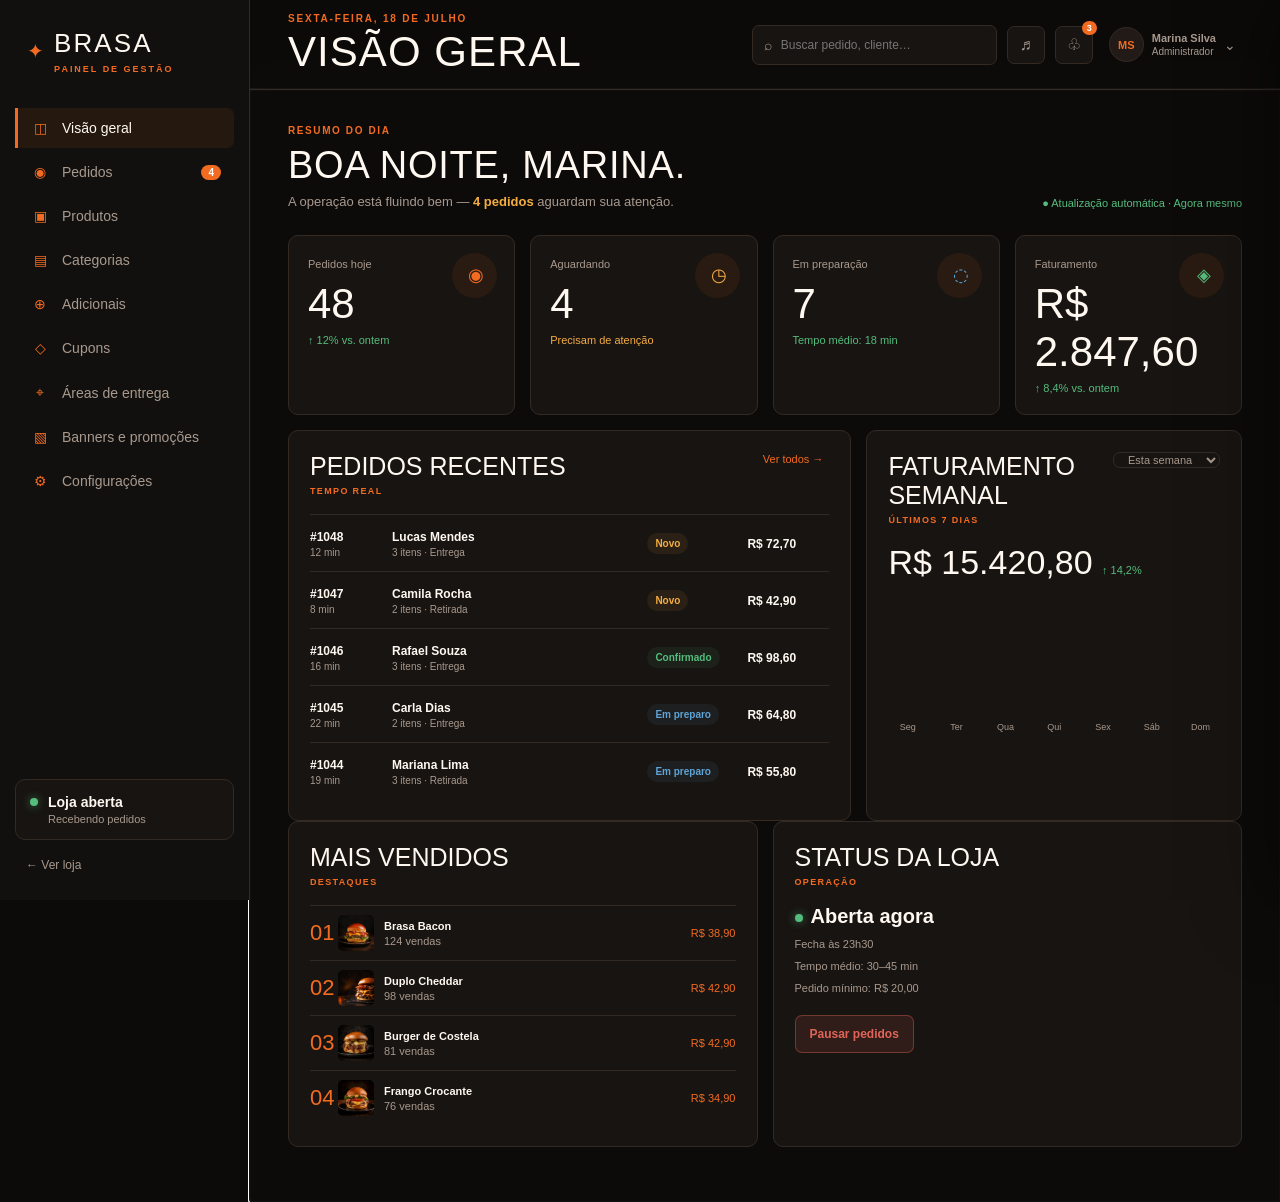
==== admin.html @ 9295cebc "first commit" ====
<!doctype html><html lang="pt-BR"><head><meta charset="UTF-8"><meta name="viewport" content="width=device-width,initial-scale=1.0"><title>Brasa — Painel de Gestão</title><link rel="stylesheet" href="admin.css"></head><body>
<aside class="sidebar" id="sidebar"><button class="brand admin-brand" data-page="overview" aria-label="Visão geral"><span class="brand-mark">✦</span><span>BRASA<small>PAINEL DE GESTÃO</small></span></button><nav id="nav"></nav><div class="store-status"><span class="dot green"></span><div><b id="storeStatus">Loja aberta</b><small>Recebendo pedidos</small></div></div><button class="view-store" onclick="toast('Abrindo a loja pública','ok')">← Ver loja</button></aside>
<div class="mobile-shade" onclick="toggleSidebar()"></div><main><header class="header"><button class="hamburger" onclick="toggleSidebar()">☰</button><div><p id="pageDate">SEXTA-FEIRA, 18 DE JULHO</p><h1 id="pageTitle">Visão geral</h1></div><div class="header-tools"><label class="search"><span>⌕</span><input id="globalSearch" placeholder="Buscar pedido, cliente…" oninput="globalSearch(this.value)"></label><button class="icon-button" id="sound" onclick="this.classList.toggle('muted');toast(this.classList.contains('muted')?'Som desativado':'Som de novos pedidos ativado','ok')">♬</button><button class="icon-button" onclick="toast('3 notificações não lidas','info')">♧<b>3</b></button><button class="profile" onclick="toast('Perfil de Marina Silva','info')"><span>MS</span><i><b>Marina Silva</b><small>Administrador</small></i>⌄</button></div></header><section id="app" class="app" tabindex="-1"></section></main>
<div id="backdrop" class="backdrop" onclick="closeOverlays()"></div><aside id="drawer" class="drawer"></aside><div id="modalRoot"></div><div id="toastRoot" class="toast-root"></div><script src="admin.js"></script></body></html>
---- admin.css ----
:root{--bg:#0D0B0A;--side:#12100E;--card:#181411;--surface:#211A16;--line:#342A24;--orange:#F26B21;--text:#FFF8F1;--muted:#A8998E;--green:#54bd7d;--amber:#f5ad42;--blue:#5fa4d6;--red:#e16459;--sans:'DM Sans',Arial,sans-serif;--cond:'Barlow Condensed','Arial Narrow',Impact,sans-serif}*{box-sizing:border-box}body{margin:0;background:var(--bg);color:var(--text);font-family:var(--sans);font-size:14px}button,input,select,textarea{font:inherit}button{cursor:pointer}button:focus-visible,input:focus-visible,select:focus-visible,textarea:focus-visible{outline:2px solid var(--orange);outline-offset:2px}.sidebar{position:fixed;z-index:20;left:0;top:0;bottom:0;width:250px;background:var(--side);border-right:1px solid var(--line);padding:28px 15px;display:flex;flex-direction:column}.brand{border:0;background:none;color:var(--text);font:26px var(--cond);letter-spacing:.08em;text-align:left;display:flex;gap:8px;align-items:center;padding:0 12px 34px}.brand-mark{color:var(--orange);font-size:20px}.brand small{display:block;font:700 9px var(--sans);letter-spacing:.22em;color:var(--orange);margin-top:5px}nav{display:grid;gap:4px}.nav-item{width:100%;border:0;border-left:3px solid transparent;background:transparent;color:var(--muted);padding:12px 13px;display:flex;align-items:center;gap:13px;text-align:left;border-radius:0 7px 7px 0;transition:.2s}.nav-item:hover{color:var(--text);background:#ffffff05}.nav-item.active{color:var(--text);background:#f26b2116;border-left-color:var(--orange)}.nav-icon{width:18px;text-align:center;color:var(--orange)}.nav-badge{margin-left:auto;background:var(--orange);color:#fff;border-radius:12px;padding:2px 7px;font-size:10px;font-weight:700}.store-status{margin-top:auto;border:1px solid var(--line);background:var(--card);border-radius:10px;padding:14px;display:flex;gap:10px;align-items:start}.store-status b,.store-status small{display:block}.store-status small{color:var(--muted);font-size:11px;margin-top:3px}.dot{width:8px;height:8px;border-radius:50%;display:inline-block;flex:none;margin-top:4px}.green{background:var(--green);box-shadow:0 0 10px #54bd7d99}.view-store{border:0;background:none;color:var(--muted);font-size:12px;text-align:left;padding:18px 11px 0}.view-store:hover{color:var(--orange)}main{margin-left:250px;min-height:100vh}.header{position:sticky;z-index:10;top:0;height:90px;background:#0d0b0ae9;border-bottom:1px solid var(--line);backdrop-filter:blur(12px);padding:0 38px;display:flex;align-items:center;justify-content:space-between}.header p{font-weight:800;font-size:10px;letter-spacing:.18em;color:var(--orange);margin:0 0 4px}.header h1{font:42px var(--cond);text-transform:uppercase;letter-spacing:.025em;margin:0}.header-tools{display:flex;gap:10px;align-items:center}.search{width:245px;border:1px solid var(--line);background:var(--card);border-radius:7px;display:flex;gap:7px;align-items:center;padding:0 11px;color:var(--muted)}.search input{height:38px;border:0;background:transparent;color:var(--text);outline:0;width:100%;font-size:12px}.icon-button{height:38px;width:38px;position:relative;border:1px solid var(--line);border-radius:7px;background:var(--card);color:var(--muted);font-size:16px}.icon-button:hover{border-color:var(--orange);color:var(--orange)}.icon-button.muted{color:var(--red)}.icon-button b{position:absolute;top:-6px;right:-5px;background:var(--orange);color:#fff;font-size:9px;border-radius:10px;padding:2px 5px}.profile{border:0;background:transparent;color:var(--muted);display:flex;gap:8px;align-items:center;text-align:left}.profile>span{display:grid;place-items:center;width:35px;height:35px;background:var(--surface);border:1px solid var(--line);border-radius:50%;color:var(--orange);font-weight:800;font-size:11px}.profile i{font-style:normal;font-size:11px}.profile b,.profile small{display:block}.profile small{color:var(--muted);font-size:10px;margin-top:2px}.hamburger{display:none}.app{padding:35px 38px 55px;max-width:1600px;margin:auto}.welcome{display:flex;justify-content:space-between;gap:20px;align-items:end;margin-bottom:26px}.eyebrow{font-weight:800;letter-spacing:.16em;font-size:10px;color:var(--orange);margin:0 0 8px}.welcome h2,.section-title{font:38px var(--cond);letter-spacing:.02em;text-transform:uppercase;margin:0}.welcome>div>p:last-child{color:var(--muted);font-size:13px;margin:7px 0 0}.live{font-size:11px;color:var(--green);white-space:nowrap}.metric-grid{display:grid;grid-template-columns:repeat(4,1fr);gap:15px}.metric{background:var(--card);border:1px solid var(--line);padding:19px;border-radius:10px;min-height:132px;position:relative;overflow:hidden}.metric:before{content:'';width:45px;height:45px;background:#f26b2115;position:absolute;right:17px;top:17px;border-radius:50%}.metric .metric-icon{position:absolute;right:30px;top:28px;color:var(--orange);font-size:18px}.metric:nth-child(2) .metric-icon{color:var(--amber)}.metric:nth-child(3) .metric-icon{color:var(--blue)}.metric:nth-child(4) .metric-icon{color:var(--green)}.metric small{color:var(--muted);font-size:11px}.metric strong{display:block;font:42px var(--cond);margin:9px 0 3px}.metric em{font-style:normal;color:var(--green);font-size:11px}.metric:nth-child(2) em{color:var(--amber)}.dashboard-grid{display:grid;grid-template-columns:1.32fr .88fr;gap:15px;margin-top:15px}.panel{background:var(--card);border:1px solid var(--line);border-radius:10px;padding:21px}.panel-head{display:flex;justify-content:space-between;align-items:start;margin-bottom:17px}.panel-head h3{font:25px var(--cond);text-transform:uppercase;margin:0}.panel-head small{font-size:9px;color:var(--orange);font-weight:800;letter-spacing:.15em}.link-button{background:none;border:0;color:var(--orange);font-size:11px}.recent-row{display:grid;grid-template-columns:82px 1fr 100px 82px;align-items:center;padding:13px 0;border-top:1px solid var(--line);cursor:pointer}.recent-row:hover{background:#ffffff04}.recent-row b{font-size:12px}.recent-row small{display:block;color:var(--muted);margin-top:3px;font-size:10px}.status{font-size:10px;font-weight:800;border-radius:20px;padding:5px 8px;width:max-content}.new{color:var(--amber);background:#f5ad4214}.prep{color:var(--blue);background:#5fa4d614}.delivery-status{color:var(--green);background:#54bd7d14}.chart-total{font:34px var(--cond);margin:0}.up{color:var(--green);font-size:11px}.bars{height:150px;display:flex;gap:10px;align-items:end;padding-top:20px}.bar{flex:1;display:flex;align-items:center;justify-content:end;flex-direction:column;gap:7px;color:var(--muted);font-size:9px}.bar i{display:block;width:100%;background:#5c4433;border-radius:3px 3px 0 0}.bar.today i{background:var(--orange);box-shadow:0 0 17px #f26b2155}.lower-grid{display:grid;grid-template-columns:1fr 1fr;gap:15px}.rank{display:flex;align-items:center;gap:10px;padding:9px 0;border-top:1px solid var(--line)}.rank>span{font:22px var(--cond);color:var(--orange);width:18px}.rank img{width:36px;height:36px;object-fit:cover;border-radius:5px}.rank b,.rank small{display:block;font-size:11px}.rank small{color:var(--muted);margin-top:3px}.rank em{margin-left:auto;color:var(--orange);font-size:11px;font-style:normal}.op-status{font-size:20px;font-weight:800;margin:5px 0}.op-status .dot{margin:0 8px 1px 0}.op-list{color:var(--muted);font-size:11px;line-height:2}.button,.button-secondary,.button-danger{border:0;border-radius:7px;padding:11px 14px;color:#fff;background:var(--orange);font-weight:800;font-size:12px}.button-secondary{background:var(--surface);border:1px solid var(--line);color:var(--text)}.button-danger{background:#e164591e;border:1px solid #e1645960;color:var(--red)}.button:hover{filter:brightness(1.1)}.toolbar{display:flex;gap:10px;align-items:center;justify-content:space-between;margin-bottom:23px}.tabs{display:flex;gap:5px;overflow:auto}.tabs button{white-space:nowrap;border:1px solid var(--line);background:var(--card);color:var(--muted);border-radius:20px;padding:8px 12px;font-size:11px}.tabs button.active{border-color:var(--orange);color:#fff;background:#f26b211b}.toolbar-actions{display:flex;gap:8px}.kanban{display:grid;grid-template-columns:repeat(4,minmax(245px,1fr));gap:13px;overflow:auto;padding-bottom:10px}.kanban-col{background:#120f0d;border:1px solid var(--line);border-radius:9px;padding:12px;min-height:530px}.kanban-col h3{font:20px var(--cond);text-transform:uppercase;margin:0 0 13px;display:flex;justify-content:space-between}.kanban-col h3 span{font:10px var(--sans);background:var(--surface);padding:4px 7px;border-radius:12px;color:var(--muted)}.order-card{background:var(--card);border:1px solid var(--line);border-radius:7px;padding:13px;margin-bottom:10px;cursor:pointer;transition:.2s}.order-card:hover{transform:translateY(-2px);border-color:#f26b2169}.order-top{display:flex;justify-content:space-between;font-size:11px}.elapsed{color:var(--amber);font-weight:700}.order-card p{font-size:12px;margin:10px 0 4px}.order-card small{color:var(--muted);font-size:10px}.order-foot{display:flex;justify-content:space-between;margin-top:13px;font-size:11px}.order-menu{background:none;border:0;color:var(--muted)}.product-tools{display:flex;justify-content:space-between;gap:15px;margin-bottom:20px}.product-filters{display:flex;gap:8px}.select{background:var(--card);color:var(--muted);border:1px solid var(--line);border-radius:7px;padding:0 10px;font-size:11px}.products-grid{display:grid;grid-template-columns:repeat(4,1fr);gap:14px}.product-card{background:var(--card);border:1px solid var(--line);border-radius:10px;overflow:hidden}.product-card.inactive{opacity:.55}.product-img{height:147px;position:relative}.product-img img{height:100%;width:100%;object-fit:cover}.tag{position:absolute;top:10px;left:10px;background:#0d0b0add;color:var(--amber);font-size:9px;font-weight:800;padding:5px 7px;border-radius:4px}.stockout{color:#fff;background:var(--red)}.product-body{padding:13px}.product-body h3{font:20px var(--cond);text-transform:uppercase;margin:4px 0}.product-body p{color:var(--muted);font-size:10px;line-height:1.4;height:29px;margin:0}.product-bottom{display:flex;align-items:center;justify-content:space-between;margin-top:12px}.product-bottom strong{color:var(--orange);font-size:13px}.switch{appearance:none;width:34px;height:18px;border-radius:20px;background:#5a4639;position:relative;cursor:pointer;border:0;vertical-align:middle}.switch:after{content:'';position:absolute;width:12px;height:12px;background:#fff;border-radius:50%;top:3px;left:3px;transition:.2s}.switch:checked{background:var(--green)}.switch:checked:after{left:19px}.card-actions{display:flex;border-top:1px solid var(--line)}.card-actions button{flex:1;background:none;border:0;color:var(--muted);padding:10px;font-size:11px}.card-actions button:hover{color:var(--orange)}.data-panel{padding:0;overflow:hidden}.table{width:100%;border-collapse:collapse}.table th{background:var(--surface);text-align:left;color:var(--muted);font-size:9px;letter-spacing:.12em;padding:13px 18px}.table td{padding:15px 18px;border-top:1px solid var(--line);font-size:12px}.table tr:hover td{background:#ffffff03}.table img{width:32px;height:32px;border-radius:5px;object-fit:cover;vertical-align:middle;margin-right:8px}.row-actions button{background:none;color:var(--muted);border:0;padding:3px}.row-actions button:hover{color:var(--orange)}.mini-status{font-size:10px;font-weight:700}.form-modal{max-width:730px}.modal{position:fixed;z-index:50;top:50%;left:50%;transform:translate(-50%,-47%);opacity:0;pointer-events:none;max-height:92vh;overflow:auto;width:calc(100% - 32px);background:var(--card);border:1px solid var(--line);box-shadow:0 28px 90px #000b;border-radius:11px;padding:25px;transition:.22s}.modal.show{opacity:1;transform:translate(-50%,-50%);pointer-events:auto}.modal-head{display:flex;justify-content:space-between;align-items:start;margin-bottom:22px}.modal h2,.drawer h2{font:30px var(--cond);text-transform:uppercase;margin:0}.close{background:none;border:0;color:var(--muted);font-size:25px}.form-grid{display:grid;grid-template-columns:1fr 1fr;gap:14px}.form-grid .full{grid-column:1/-1}.field label{display:block;color:var(--muted);font-size:10px;font-weight:700;margin-bottom:6px}.field input,.field select,.field textarea{width:100%;background:var(--bg);border:1px solid var(--line);border-radius:6px;padding:11px;color:var(--text);font-size:12px}.field textarea{min-height:72px;resize:vertical}.field.invalid input{border-color:var(--red)}.image-upload{height:120px;border:1px dashed #6a4d3a;background:var(--surface);border-radius:7px;display:grid;place-items:center;color:var(--muted);font-size:12px;overflow:hidden}.image-upload img{width:100%;height:100%;object-fit:cover}.toggle-line{display:flex;justify-content:space-between;padding:11px 0;border-top:1px solid var(--line);font-size:12px}.modal-foot{display:flex;justify-content:flex-end;gap:9px;margin-top:20px}.backdrop{display:none;position:fixed;z-index:35;inset:0;background:#000b}.backdrop.show{display:block}.drawer{position:fixed;z-index:40;right:0;top:0;bottom:0;width:min(490px,100%);background:var(--card);border-left:1px solid var(--line);box-shadow:-20px 0 70px #0008;padding:27px;overflow:auto;transform:translateX(103%);transition:.25s}.drawer.show{transform:none}.drawer-head{display:flex;justify-content:space-between}.drawer .status{margin-top:10px}.customer{background:var(--surface);border-radius:7px;padding:14px;margin:20px 0}.customer b,.customer small{display:block}.customer small{color:var(--muted);margin-top:4px}.drawer-section{border-top:1px solid var(--line);padding:17px 0}.drawer-section h4{font-size:10px;color:var(--muted);letter-spacing:.14em;margin:0 0 12px}.item-line,.total-line{display:flex;justify-content:space-between;font-size:12px;margin:8px 0}.item-line small{color:var(--muted);display:block;margin-top:3px}.total-line.total{font-size:16px;font-weight:800;color:var(--orange);padding-top:10px}.timeline{border-left:1px solid var(--line);margin-left:5px}.timeline p{font-size:11px;margin:0 0 14px;padding-left:15px;position:relative}.timeline p:before{content:'';position:absolute;left:-4px;top:4px;width:7px;height:7px;border-radius:50%;background:var(--orange)}.drawer-actions{display:grid;grid-template-columns:1fr 1fr;gap:8px}.drawer-actions .wide{grid-column:1/-1}.toast-root{position:fixed;z-index:90;right:22px;bottom:22px;display:grid;gap:9px}.toast{background:#282019;border:1px solid var(--line);border-left:3px solid var(--green);padding:13px 17px;border-radius:7px;box-shadow:0 9px 30px #0007;font-size:12px;animation:in .22s ease}.toast.error{border-left-color:var(--red)}.toast.info{border-left-color:var(--blue)}@keyframes in{from{opacity:0;transform:translateY(8px)}to{opacity:1}}.map{height:255px;background:radial-gradient(circle at 60% 35%,#f26b2130 0 3px,transparent 4px),linear-gradient(135deg,#211a16 25%,#181411 25% 50%,#211a16 50% 75%,#181411 75%);background-size:65px 65px;position:relative;border:1px solid var(--line);border-radius:9px;overflow:hidden}.map:before,.map:after{content:'';position:absolute;background:#a8998e33;height:2px;width:130%;top:46%;left:-10%;transform:rotate(-22deg)}.map:after{top:67%;transform:rotate(18deg)}.pin{position:absolute;background:var(--orange);border:3px solid #2e2119;width:17px;height:17px;border-radius:50%;box-shadow:0 0 0 8px #f26b211c}.settings-tabs{display:flex;gap:6px;overflow:auto;margin-bottom:17px}.settings-tabs button{white-space:nowrap;background:var(--card);border:1px solid var(--line);color:var(--muted);padding:9px 12px;border-radius:6px;font-size:11px}.settings-tabs .active{border-color:var(--orange);color:var(--orange)}.settings-panel{max-width:850px}.settings-panel h3{font:25px var(--cond);text-transform:uppercase;margin:0 0 5px}.settings-panel>p{color:var(--muted);font-size:12px;margin-top:0}.empty{padding:60px;text-align:center;color:var(--muted)}.skeleton{height:90px;background:linear-gradient(90deg,var(--card),var(--surface),var(--card));background-size:200% 100%;animation:load 1s infinite;border-radius:8px}@keyframes load{to{background-position:-200% 0}}
@media(max-width:1050px){.metric-grid{grid-template-columns:repeat(2,1fr)}.products-grid{grid-template-columns:repeat(3,1fr)}.dashboard-grid{grid-template-columns:1fr}.header{padding:0 24px}.app{padding:28px 24px}.profile i{display:none}}@media(max-width:760px){.sidebar{transform:translateX(-103%);transition:.25s;box-shadow:12px 0 40px #0008}.sidebar.show{transform:none}.mobile-shade{display:none;position:fixed;inset:0;background:#000a;z-index:19}.mobile-shade.show{display:block}.hamburger{display:block;background:none;border:0;color:var(--text);font-size:21px;margin-right:10px}.header{height:72px;padding:0 16px;justify-content:start}.header h1{font-size:32px}.header-tools{margin-left:auto}.search,.profile{display:none}main{margin:0}.app{padding:24px 16px 70px}.welcome{align-items:start}.welcome h2{font-size:33px}.live{display:none}.metric-grid{gap:9px}.metric{min-height:112px;padding:14px}.metric strong{font-size:35px}.metric .metric-icon{right:18px;top:23px}.dashboard-grid,.lower-grid{gap:10px}.lower-grid{grid-template-columns:1fr}.recent-row{grid-template-columns:65px 1fr 65px}.recent-row>div:last-child{display:none}.toolbar,.product-tools{align-items:stretch;flex-direction:column}.toolbar-actions{justify-content:flex-end}.products-grid{grid-template-columns:repeat(2,1fr);gap:9px}.product-img{height:120px}.table{min-width:680px}.data-panel{overflow:auto}.kanban{grid-template-columns:repeat(4,265px)}.modal{padding:20px}.form-grid{grid-template-columns:1fr}.form-grid .full{grid-column:auto}.drawer{padding:20px}.toast-root{left:12px;right:12px;bottom:12px}.toast{width:100%}}@media(max-width:390px){.metric-grid{grid-template-columns:1fr}.products-grid{grid-template-columns:1fr}.header p{font-size:8px}.header h1{font-size:29px}}
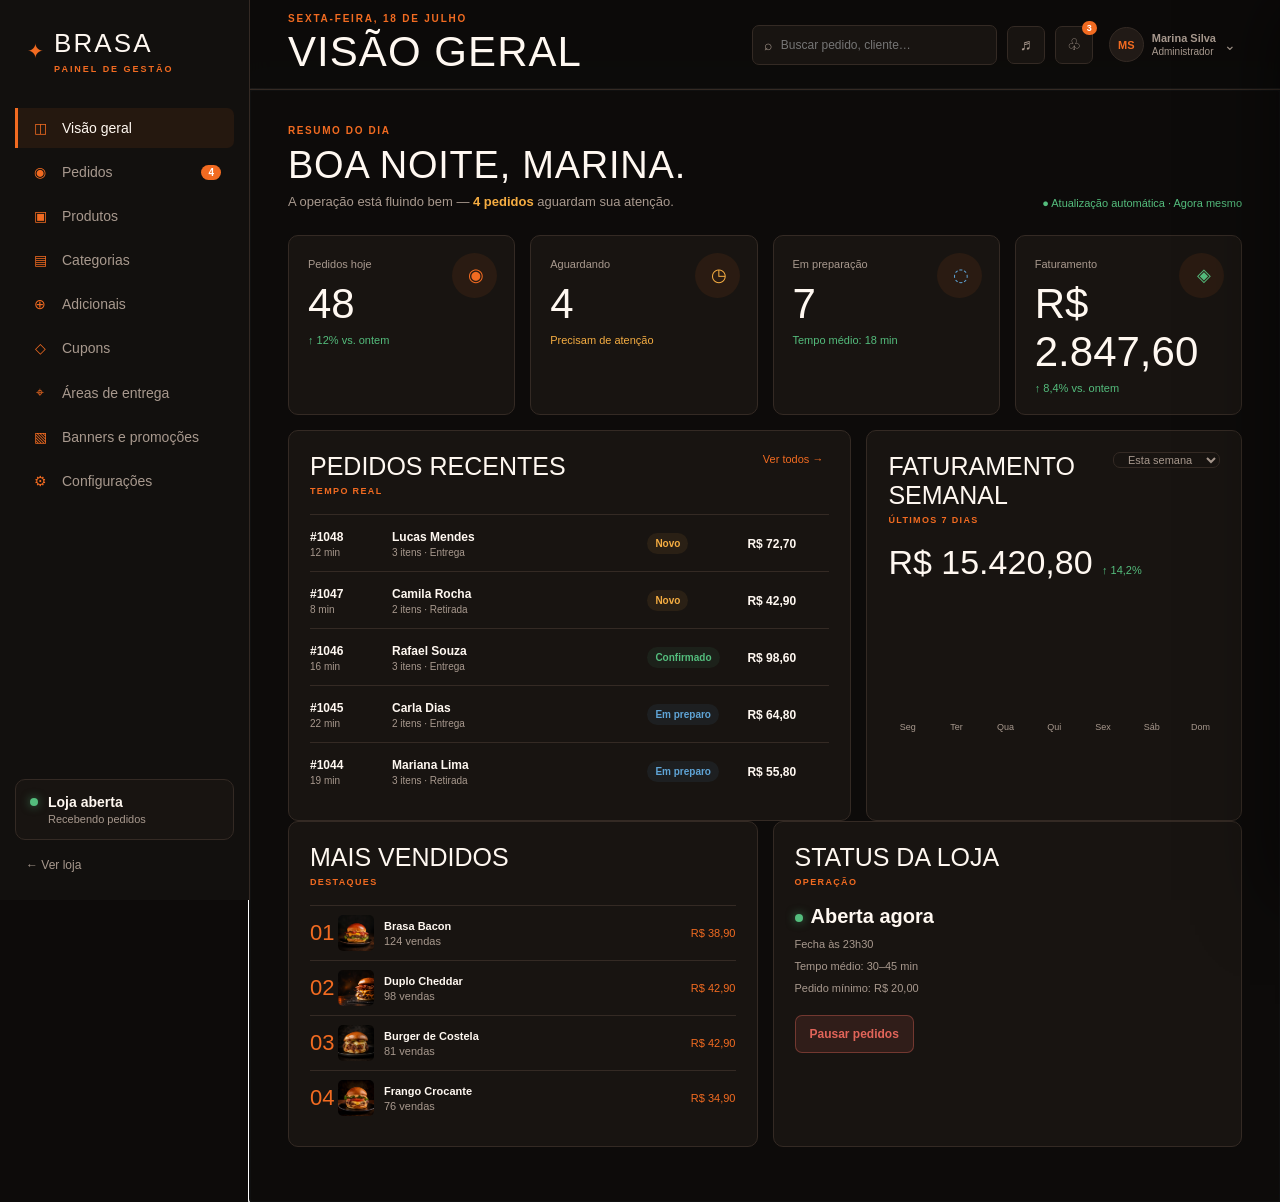
==== commit dfd35eda: "Att + formatted codes" ====
--- a/admin.html
+++ b/admin.html
@@ -1,4 +1,84 @@
-<!doctype html><html lang="pt-BR"><head><meta charset="UTF-8"><meta name="viewport" content="width=device-width,initial-scale=1.0"><title>Brasa — Painel de Gestão</title><link rel="stylesheet" href="admin.css"></head><body>
-<aside class="sidebar" id="sidebar"><button class="brand admin-brand" data-page="overview" aria-label="Visão geral"><span class="brand-mark">✦</span><span>BRASA<small>PAINEL DE GESTÃO</small></span></button><nav id="nav"></nav><div class="store-status"><span class="dot green"></span><div><b id="storeStatus">Loja aberta</b><small>Recebendo pedidos</small></div></div><button class="view-store" onclick="toast('Abrindo a loja pública','ok')">← Ver loja</button></aside>
-<div class="mobile-shade" onclick="toggleSidebar()"></div><main><header class="header"><button class="hamburger" onclick="toggleSidebar()">☰</button><div><p id="pageDate">SEXTA-FEIRA, 18 DE JULHO</p><h1 id="pageTitle">Visão geral</h1></div><div class="header-tools"><label class="search"><span>⌕</span><input id="globalSearch" placeholder="Buscar pedido, cliente…" oninput="globalSearch(this.value)"></label><button class="icon-button" id="sound" onclick="this.classList.toggle('muted');toast(this.classList.contains('muted')?'Som desativado':'Som de novos pedidos ativado','ok')">♬</button><button class="icon-button" onclick="toast('3 notificações não lidas','info')">♧<b>3</b></button><button class="profile" onclick="toast('Perfil de Marina Silva','info')"><span>MS</span><i><b>Marina Silva</b><small>Administrador</small></i>⌄</button></div></header><section id="app" class="app" tabindex="-1"></section></main>
-<div id="backdrop" class="backdrop" onclick="closeOverlays()"></div><aside id="drawer" class="drawer"></aside><div id="modalRoot"></div><div id="toastRoot" class="toast-root"></div><script src="admin.js"></script></body></html>
+<!doctype html>
+<html lang="pt-BR">
+  <head>
+    <meta charset="UTF-8" />
+    <meta name="viewport" content="width=device-width,initial-scale=1.0" />
+    <title>Brasa — Painel de Gestão</title>
+    <link rel="stylesheet" href="admin.css" />
+  </head>
+  <body>
+    <aside class="sidebar" id="sidebar">
+      <button
+        class="brand admin-brand"
+        data-page="overview"
+        aria-label="Visão geral"
+      >
+        <span class="brand-mark">✦</span
+        ><span>BRASA<small>PAINEL DE GESTÃO</small></span>
+      </button>
+      <nav id="nav"></nav>
+      <div class="store-status">
+        <span class="dot green"></span>
+        <div>
+          <b id="storeStatus">Loja aberta</b><small>Recebendo pedidos</small>
+        </div>
+      </div>
+      <button
+        class="view-store"
+        onclick="toast('Abrindo a loja pública', 'ok')"
+      >
+        ← Ver loja
+      </button>
+    </aside>
+    <div class="mobile-shade" onclick="toggleSidebar()"></div>
+    <main>
+      <header class="header">
+        <button class="hamburger" onclick="toggleSidebar()">☰</button>
+        <div>
+          <p id="pageDate">SEXTA-FEIRA, 18 DE JULHO</p>
+          <h1 id="pageTitle">Visão geral</h1>
+        </div>
+        <div class="header-tools">
+          <label class="search"
+            ><span>⌕</span
+            ><input
+              id="globalSearch"
+              placeholder="Buscar pedido, cliente…"
+              oninput="globalSearch(this.value)" /></label
+          ><button
+            class="icon-button"
+            id="sound"
+            onclick="
+              this.classList.toggle('muted');
+              toast(
+                this.classList.contains('muted')
+                  ? 'Som desativado'
+                  : 'Som de novos pedidos ativado',
+                'ok',
+              );
+            "
+          >
+            ♬</button
+          ><button
+            class="icon-button"
+            onclick="toast('3 notificações não lidas', 'info')"
+          >
+            ♧<b>3</b></button
+          ><button
+            class="profile"
+            onclick="toast('Perfil de Marina Silva', 'info')"
+          >
+            <span>MS</span><i><b>Marina Silva</b><small>Administrador</small></i
+            >⌄
+          </button>
+        </div>
+      </header>
+      <section id="app" class="app" tabindex="-1"></section>
+    </main>
+    <div id="backdrop" class="backdrop" onclick="closeOverlays()"></div>
+    <aside id="drawer" class="drawer"></aside>
+    <div id="modalRoot"></div>
+    <div id="toastRoot" class="toast-root"></div>
+    <script src="admin.js"></script>
+  </body>
+</html>
--- a/admin.css
+++ b/admin.css
@@ -1,2 +1,1322 @@
-:root{--bg:#0D0B0A;--side:#12100E;--card:#181411;--surface:#211A16;--line:#342A24;--orange:#F26B21;--text:#FFF8F1;--muted:#A8998E;--green:#54bd7d;--amber:#f5ad42;--blue:#5fa4d6;--red:#e16459;--sans:'DM Sans',Arial,sans-serif;--cond:'Barlow Condensed','Arial Narrow',Impact,sans-serif}*{box-sizing:border-box}body{margin:0;background:var(--bg);color:var(--text);font-family:var(--sans);font-size:14px}button,input,select,textarea{font:inherit}button{cursor:pointer}button:focus-visible,input:focus-visible,select:focus-visible,textarea:focus-visible{outline:2px solid var(--orange);outline-offset:2px}.sidebar{position:fixed;z-index:20;left:0;top:0;bottom:0;width:250px;background:var(--side);border-right:1px solid var(--line);padding:28px 15px;display:flex;flex-direction:column}.brand{border:0;background:none;color:var(--text);font:26px var(--cond);letter-spacing:.08em;text-align:left;display:flex;gap:8px;align-items:center;padding:0 12px 34px}.brand-mark{color:var(--orange);font-size:20px}.brand small{display:block;font:700 9px var(--sans);letter-spacing:.22em;color:var(--orange);margin-top:5px}nav{display:grid;gap:4px}.nav-item{width:100%;border:0;border-left:3px solid transparent;background:transparent;color:var(--muted);padding:12px 13px;display:flex;align-items:center;gap:13px;text-align:left;border-radius:0 7px 7px 0;transition:.2s}.nav-item:hover{color:var(--text);background:#ffffff05}.nav-item.active{color:var(--text);background:#f26b2116;border-left-color:var(--orange)}.nav-icon{width:18px;text-align:center;color:var(--orange)}.nav-badge{margin-left:auto;background:var(--orange);color:#fff;border-radius:12px;padding:2px 7px;font-size:10px;font-weight:700}.store-status{margin-top:auto;border:1px solid var(--line);background:var(--card);border-radius:10px;padding:14px;display:flex;gap:10px;align-items:start}.store-status b,.store-status small{display:block}.store-status small{color:var(--muted);font-size:11px;margin-top:3px}.dot{width:8px;height:8px;border-radius:50%;display:inline-block;flex:none;margin-top:4px}.green{background:var(--green);box-shadow:0 0 10px #54bd7d99}.view-store{border:0;background:none;color:var(--muted);font-size:12px;text-align:left;padding:18px 11px 0}.view-store:hover{color:var(--orange)}main{margin-left:250px;min-height:100vh}.header{position:sticky;z-index:10;top:0;height:90px;background:#0d0b0ae9;border-bottom:1px solid var(--line);backdrop-filter:blur(12px);padding:0 38px;display:flex;align-items:center;justify-content:space-between}.header p{font-weight:800;font-size:10px;letter-spacing:.18em;color:var(--orange);margin:0 0 4px}.header h1{font:42px var(--cond);text-transform:uppercase;letter-spacing:.025em;margin:0}.header-tools{display:flex;gap:10px;align-items:center}.search{width:245px;border:1px solid var(--line);background:var(--card);border-radius:7px;display:flex;gap:7px;align-items:center;padding:0 11px;color:var(--muted)}.search input{height:38px;border:0;background:transparent;color:var(--text);outline:0;width:100%;font-size:12px}.icon-button{height:38px;width:38px;position:relative;border:1px solid var(--line);border-radius:7px;background:var(--card);color:var(--muted);font-size:16px}.icon-button:hover{border-color:var(--orange);color:var(--orange)}.icon-button.muted{color:var(--red)}.icon-button b{position:absolute;top:-6px;right:-5px;background:var(--orange);color:#fff;font-size:9px;border-radius:10px;padding:2px 5px}.profile{border:0;background:transparent;color:var(--muted);display:flex;gap:8px;align-items:center;text-align:left}.profile>span{display:grid;place-items:center;width:35px;height:35px;background:var(--surface);border:1px solid var(--line);border-radius:50%;color:var(--orange);font-weight:800;font-size:11px}.profile i{font-style:normal;font-size:11px}.profile b,.profile small{display:block}.profile small{color:var(--muted);font-size:10px;margin-top:2px}.hamburger{display:none}.app{padding:35px 38px 55px;max-width:1600px;margin:auto}.welcome{display:flex;justify-content:space-between;gap:20px;align-items:end;margin-bottom:26px}.eyebrow{font-weight:800;letter-spacing:.16em;font-size:10px;color:var(--orange);margin:0 0 8px}.welcome h2,.section-title{font:38px var(--cond);letter-spacing:.02em;text-transform:uppercase;margin:0}.welcome>div>p:last-child{color:var(--muted);font-size:13px;margin:7px 0 0}.live{font-size:11px;color:var(--green);white-space:nowrap}.metric-grid{display:grid;grid-template-columns:repeat(4,1fr);gap:15px}.metric{background:var(--card);border:1px solid var(--line);padding:19px;border-radius:10px;min-height:132px;position:relative;overflow:hidden}.metric:before{content:'';width:45px;height:45px;background:#f26b2115;position:absolute;right:17px;top:17px;border-radius:50%}.metric .metric-icon{position:absolute;right:30px;top:28px;color:var(--orange);font-size:18px}.metric:nth-child(2) .metric-icon{color:var(--amber)}.metric:nth-child(3) .metric-icon{color:var(--blue)}.metric:nth-child(4) .metric-icon{color:var(--green)}.metric small{color:var(--muted);font-size:11px}.metric strong{display:block;font:42px var(--cond);margin:9px 0 3px}.metric em{font-style:normal;color:var(--green);font-size:11px}.metric:nth-child(2) em{color:var(--amber)}.dashboard-grid{display:grid;grid-template-columns:1.32fr .88fr;gap:15px;margin-top:15px}.panel{background:var(--card);border:1px solid var(--line);border-radius:10px;padding:21px}.panel-head{display:flex;justify-content:space-between;align-items:start;margin-bottom:17px}.panel-head h3{font:25px var(--cond);text-transform:uppercase;margin:0}.panel-head small{font-size:9px;color:var(--orange);font-weight:800;letter-spacing:.15em}.link-button{background:none;border:0;color:var(--orange);font-size:11px}.recent-row{display:grid;grid-template-columns:82px 1fr 100px 82px;align-items:center;padding:13px 0;border-top:1px solid var(--line);cursor:pointer}.recent-row:hover{background:#ffffff04}.recent-row b{font-size:12px}.recent-row small{display:block;color:var(--muted);margin-top:3px;font-size:10px}.status{font-size:10px;font-weight:800;border-radius:20px;padding:5px 8px;width:max-content}.new{color:var(--amber);background:#f5ad4214}.prep{color:var(--blue);background:#5fa4d614}.delivery-status{color:var(--green);background:#54bd7d14}.chart-total{font:34px var(--cond);margin:0}.up{color:var(--green);font-size:11px}.bars{height:150px;display:flex;gap:10px;align-items:end;padding-top:20px}.bar{flex:1;display:flex;align-items:center;justify-content:end;flex-direction:column;gap:7px;color:var(--muted);font-size:9px}.bar i{display:block;width:100%;background:#5c4433;border-radius:3px 3px 0 0}.bar.today i{background:var(--orange);box-shadow:0 0 17px #f26b2155}.lower-grid{display:grid;grid-template-columns:1fr 1fr;gap:15px}.rank{display:flex;align-items:center;gap:10px;padding:9px 0;border-top:1px solid var(--line)}.rank>span{font:22px var(--cond);color:var(--orange);width:18px}.rank img{width:36px;height:36px;object-fit:cover;border-radius:5px}.rank b,.rank small{display:block;font-size:11px}.rank small{color:var(--muted);margin-top:3px}.rank em{margin-left:auto;color:var(--orange);font-size:11px;font-style:normal}.op-status{font-size:20px;font-weight:800;margin:5px 0}.op-status .dot{margin:0 8px 1px 0}.op-list{color:var(--muted);font-size:11px;line-height:2}.button,.button-secondary,.button-danger{border:0;border-radius:7px;padding:11px 14px;color:#fff;background:var(--orange);font-weight:800;font-size:12px}.button-secondary{background:var(--surface);border:1px solid var(--line);color:var(--text)}.button-danger{background:#e164591e;border:1px solid #e1645960;color:var(--red)}.button:hover{filter:brightness(1.1)}.toolbar{display:flex;gap:10px;align-items:center;justify-content:space-between;margin-bottom:23px}.tabs{display:flex;gap:5px;overflow:auto}.tabs button{white-space:nowrap;border:1px solid var(--line);background:var(--card);color:var(--muted);border-radius:20px;padding:8px 12px;font-size:11px}.tabs button.active{border-color:var(--orange);color:#fff;background:#f26b211b}.toolbar-actions{display:flex;gap:8px}.kanban{display:grid;grid-template-columns:repeat(4,minmax(245px,1fr));gap:13px;overflow:auto;padding-bottom:10px}.kanban-col{background:#120f0d;border:1px solid var(--line);border-radius:9px;padding:12px;min-height:530px}.kanban-col h3{font:20px var(--cond);text-transform:uppercase;margin:0 0 13px;display:flex;justify-content:space-between}.kanban-col h3 span{font:10px var(--sans);background:var(--surface);padding:4px 7px;border-radius:12px;color:var(--muted)}.order-card{background:var(--card);border:1px solid var(--line);border-radius:7px;padding:13px;margin-bottom:10px;cursor:pointer;transition:.2s}.order-card:hover{transform:translateY(-2px);border-color:#f26b2169}.order-top{display:flex;justify-content:space-between;font-size:11px}.elapsed{color:var(--amber);font-weight:700}.order-card p{font-size:12px;margin:10px 0 4px}.order-card small{color:var(--muted);font-size:10px}.order-foot{display:flex;justify-content:space-between;margin-top:13px;font-size:11px}.order-menu{background:none;border:0;color:var(--muted)}.product-tools{display:flex;justify-content:space-between;gap:15px;margin-bottom:20px}.product-filters{display:flex;gap:8px}.select{background:var(--card);color:var(--muted);border:1px solid var(--line);border-radius:7px;padding:0 10px;font-size:11px}.products-grid{display:grid;grid-template-columns:repeat(4,1fr);gap:14px}.product-card{background:var(--card);border:1px solid var(--line);border-radius:10px;overflow:hidden}.product-card.inactive{opacity:.55}.product-img{height:147px;position:relative}.product-img img{height:100%;width:100%;object-fit:cover}.tag{position:absolute;top:10px;left:10px;background:#0d0b0add;color:var(--amber);font-size:9px;font-weight:800;padding:5px 7px;border-radius:4px}.stockout{color:#fff;background:var(--red)}.product-body{padding:13px}.product-body h3{font:20px var(--cond);text-transform:uppercase;margin:4px 0}.product-body p{color:var(--muted);font-size:10px;line-height:1.4;height:29px;margin:0}.product-bottom{display:flex;align-items:center;justify-content:space-between;margin-top:12px}.product-bottom strong{color:var(--orange);font-size:13px}.switch{appearance:none;width:34px;height:18px;border-radius:20px;background:#5a4639;position:relative;cursor:pointer;border:0;vertical-align:middle}.switch:after{content:'';position:absolute;width:12px;height:12px;background:#fff;border-radius:50%;top:3px;left:3px;transition:.2s}.switch:checked{background:var(--green)}.switch:checked:after{left:19px}.card-actions{display:flex;border-top:1px solid var(--line)}.card-actions button{flex:1;background:none;border:0;color:var(--muted);padding:10px;font-size:11px}.card-actions button:hover{color:var(--orange)}.data-panel{padding:0;overflow:hidden}.table{width:100%;border-collapse:collapse}.table th{background:var(--surface);text-align:left;color:var(--muted);font-size:9px;letter-spacing:.12em;padding:13px 18px}.table td{padding:15px 18px;border-top:1px solid var(--line);font-size:12px}.table tr:hover td{background:#ffffff03}.table img{width:32px;height:32px;border-radius:5px;object-fit:cover;vertical-align:middle;margin-right:8px}.row-actions button{background:none;color:var(--muted);border:0;padding:3px}.row-actions button:hover{color:var(--orange)}.mini-status{font-size:10px;font-weight:700}.form-modal{max-width:730px}.modal{position:fixed;z-index:50;top:50%;left:50%;transform:translate(-50%,-47%);opacity:0;pointer-events:none;max-height:92vh;overflow:auto;width:calc(100% - 32px);background:var(--card);border:1px solid var(--line);box-shadow:0 28px 90px #000b;border-radius:11px;padding:25px;transition:.22s}.modal.show{opacity:1;transform:translate(-50%,-50%);pointer-events:auto}.modal-head{display:flex;justify-content:space-between;align-items:start;margin-bottom:22px}.modal h2,.drawer h2{font:30px var(--cond);text-transform:uppercase;margin:0}.close{background:none;border:0;color:var(--muted);font-size:25px}.form-grid{display:grid;grid-template-columns:1fr 1fr;gap:14px}.form-grid .full{grid-column:1/-1}.field label{display:block;color:var(--muted);font-size:10px;font-weight:700;margin-bottom:6px}.field input,.field select,.field textarea{width:100%;background:var(--bg);border:1px solid var(--line);border-radius:6px;padding:11px;color:var(--text);font-size:12px}.field textarea{min-height:72px;resize:vertical}.field.invalid input{border-color:var(--red)}.image-upload{height:120px;border:1px dashed #6a4d3a;background:var(--surface);border-radius:7px;display:grid;place-items:center;color:var(--muted);font-size:12px;overflow:hidden}.image-upload img{width:100%;height:100%;object-fit:cover}.toggle-line{display:flex;justify-content:space-between;padding:11px 0;border-top:1px solid var(--line);font-size:12px}.modal-foot{display:flex;justify-content:flex-end;gap:9px;margin-top:20px}.backdrop{display:none;position:fixed;z-index:35;inset:0;background:#000b}.backdrop.show{display:block}.drawer{position:fixed;z-index:40;right:0;top:0;bottom:0;width:min(490px,100%);background:var(--card);border-left:1px solid var(--line);box-shadow:-20px 0 70px #0008;padding:27px;overflow:auto;transform:translateX(103%);transition:.25s}.drawer.show{transform:none}.drawer-head{display:flex;justify-content:space-between}.drawer .status{margin-top:10px}.customer{background:var(--surface);border-radius:7px;padding:14px;margin:20px 0}.customer b,.customer small{display:block}.customer small{color:var(--muted);margin-top:4px}.drawer-section{border-top:1px solid var(--line);padding:17px 0}.drawer-section h4{font-size:10px;color:var(--muted);letter-spacing:.14em;margin:0 0 12px}.item-line,.total-line{display:flex;justify-content:space-between;font-size:12px;margin:8px 0}.item-line small{color:var(--muted);display:block;margin-top:3px}.total-line.total{font-size:16px;font-weight:800;color:var(--orange);padding-top:10px}.timeline{border-left:1px solid var(--line);margin-left:5px}.timeline p{font-size:11px;margin:0 0 14px;padding-left:15px;position:relative}.timeline p:before{content:'';position:absolute;left:-4px;top:4px;width:7px;height:7px;border-radius:50%;background:var(--orange)}.drawer-actions{display:grid;grid-template-columns:1fr 1fr;gap:8px}.drawer-actions .wide{grid-column:1/-1}.toast-root{position:fixed;z-index:90;right:22px;bottom:22px;display:grid;gap:9px}.toast{background:#282019;border:1px solid var(--line);border-left:3px solid var(--green);padding:13px 17px;border-radius:7px;box-shadow:0 9px 30px #0007;font-size:12px;animation:in .22s ease}.toast.error{border-left-color:var(--red)}.toast.info{border-left-color:var(--blue)}@keyframes in{from{opacity:0;transform:translateY(8px)}to{opacity:1}}.map{height:255px;background:radial-gradient(circle at 60% 35%,#f26b2130 0 3px,transparent 4px),linear-gradient(135deg,#211a16 25%,#181411 25% 50%,#211a16 50% 75%,#181411 75%);background-size:65px 65px;position:relative;border:1px solid var(--line);border-radius:9px;overflow:hidden}.map:before,.map:after{content:'';position:absolute;background:#a8998e33;height:2px;width:130%;top:46%;left:-10%;transform:rotate(-22deg)}.map:after{top:67%;transform:rotate(18deg)}.pin{position:absolute;background:var(--orange);border:3px solid #2e2119;width:17px;height:17px;border-radius:50%;box-shadow:0 0 0 8px #f26b211c}.settings-tabs{display:flex;gap:6px;overflow:auto;margin-bottom:17px}.settings-tabs button{white-space:nowrap;background:var(--card);border:1px solid var(--line);color:var(--muted);padding:9px 12px;border-radius:6px;font-size:11px}.settings-tabs .active{border-color:var(--orange);color:var(--orange)}.settings-panel{max-width:850px}.settings-panel h3{font:25px var(--cond);text-transform:uppercase;margin:0 0 5px}.settings-panel>p{color:var(--muted);font-size:12px;margin-top:0}.empty{padding:60px;text-align:center;color:var(--muted)}.skeleton{height:90px;background:linear-gradient(90deg,var(--card),var(--surface),var(--card));background-size:200% 100%;animation:load 1s infinite;border-radius:8px}@keyframes load{to{background-position:-200% 0}}
-@media(max-width:1050px){.metric-grid{grid-template-columns:repeat(2,1fr)}.products-grid{grid-template-columns:repeat(3,1fr)}.dashboard-grid{grid-template-columns:1fr}.header{padding:0 24px}.app{padding:28px 24px}.profile i{display:none}}@media(max-width:760px){.sidebar{transform:translateX(-103%);transition:.25s;box-shadow:12px 0 40px #0008}.sidebar.show{transform:none}.mobile-shade{display:none;position:fixed;inset:0;background:#000a;z-index:19}.mobile-shade.show{display:block}.hamburger{display:block;background:none;border:0;color:var(--text);font-size:21px;margin-right:10px}.header{height:72px;padding:0 16px;justify-content:start}.header h1{font-size:32px}.header-tools{margin-left:auto}.search,.profile{display:none}main{margin:0}.app{padding:24px 16px 70px}.welcome{align-items:start}.welcome h2{font-size:33px}.live{display:none}.metric-grid{gap:9px}.metric{min-height:112px;padding:14px}.metric strong{font-size:35px}.metric .metric-icon{right:18px;top:23px}.dashboard-grid,.lower-grid{gap:10px}.lower-grid{grid-template-columns:1fr}.recent-row{grid-template-columns:65px 1fr 65px}.recent-row>div:last-child{display:none}.toolbar,.product-tools{align-items:stretch;flex-direction:column}.toolbar-actions{justify-content:flex-end}.products-grid{grid-template-columns:repeat(2,1fr);gap:9px}.product-img{height:120px}.table{min-width:680px}.data-panel{overflow:auto}.kanban{grid-template-columns:repeat(4,265px)}.modal{padding:20px}.form-grid{grid-template-columns:1fr}.form-grid .full{grid-column:auto}.drawer{padding:20px}.toast-root{left:12px;right:12px;bottom:12px}.toast{width:100%}}@media(max-width:390px){.metric-grid{grid-template-columns:1fr}.products-grid{grid-template-columns:1fr}.header p{font-size:8px}.header h1{font-size:29px}}
+:root {
+  --bg: #0d0b0a;
+  --side: #12100e;
+  --card: #181411;
+  --surface: #211a16;
+  --line: #342a24;
+  --orange: #f26b21;
+  --text: #fff8f1;
+  --muted: #a8998e;
+  --green: #54bd7d;
+  --amber: #f5ad42;
+  --blue: #5fa4d6;
+  --red: #e16459;
+  --sans: "DM Sans", Arial, sans-serif;
+  --cond: "Barlow Condensed", "Arial Narrow", Impact, sans-serif;
+}
+* {
+  box-sizing: border-box;
+}
+body {
+  margin: 0;
+  background: var(--bg);
+  color: var(--text);
+  font-family: var(--sans);
+  font-size: 14px;
+}
+button,
+input,
+select,
+textarea {
+  font: inherit;
+}
+button {
+  cursor: pointer;
+}
+button:focus-visible,
+input:focus-visible,
+select:focus-visible,
+textarea:focus-visible {
+  outline: 2px solid var(--orange);
+  outline-offset: 2px;
+}
+.sidebar {
+  position: fixed;
+  z-index: 20;
+  left: 0;
+  top: 0;
+  bottom: 0;
+  width: 250px;
+  background: var(--side);
+  border-right: 1px solid var(--line);
+  padding: 28px 15px;
+  display: flex;
+  flex-direction: column;
+}
+.brand {
+  border: 0;
+  background: none;
+  color: var(--text);
+  font: 26px var(--cond);
+  letter-spacing: 0.08em;
+  text-align: left;
+  display: flex;
+  gap: 8px;
+  align-items: center;
+  padding: 0 12px 34px;
+}
+.brand-mark {
+  color: var(--orange);
+  font-size: 20px;
+}
+.brand small {
+  display: block;
+  font: 700 9px var(--sans);
+  letter-spacing: 0.22em;
+  color: var(--orange);
+  margin-top: 5px;
+}
+nav {
+  display: grid;
+  gap: 4px;
+}
+.nav-item {
+  width: 100%;
+  border: 0;
+  border-left: 3px solid transparent;
+  background: transparent;
+  color: var(--muted);
+  padding: 12px 13px;
+  display: flex;
+  align-items: center;
+  gap: 13px;
+  text-align: left;
+  border-radius: 0 7px 7px 0;
+  transition: 0.2s;
+}
+.nav-item:hover {
+  color: var(--text);
+  background: #ffffff05;
+}
+.nav-item.active {
+  color: var(--text);
+  background: #f26b2116;
+  border-left-color: var(--orange);
+}
+.nav-icon {
+  width: 18px;
+  text-align: center;
+  color: var(--orange);
+}
+.nav-badge {
+  margin-left: auto;
+  background: var(--orange);
+  color: #fff;
+  border-radius: 12px;
+  padding: 2px 7px;
+  font-size: 10px;
+  font-weight: 700;
+}
+.store-status {
+  margin-top: auto;
+  border: 1px solid var(--line);
+  background: var(--card);
+  border-radius: 10px;
+  padding: 14px;
+  display: flex;
+  gap: 10px;
+  align-items: start;
+}
+.store-status b,
+.store-status small {
+  display: block;
+}
+.store-status small {
+  color: var(--muted);
+  font-size: 11px;
+  margin-top: 3px;
+}
+.dot {
+  width: 8px;
+  height: 8px;
+  border-radius: 50%;
+  display: inline-block;
+  flex: none;
+  margin-top: 4px;
+}
+.green {
+  background: var(--green);
+  box-shadow: 0 0 10px #54bd7d99;
+}
+.view-store {
+  border: 0;
+  background: none;
+  color: var(--muted);
+  font-size: 12px;
+  text-align: left;
+  padding: 18px 11px 0;
+}
+.view-store:hover {
+  color: var(--orange);
+}
+main {
+  margin-left: 250px;
+  min-height: 100vh;
+}
+.header {
+  position: sticky;
+  z-index: 10;
+  top: 0;
+  height: 90px;
+  background: #0d0b0ae9;
+  border-bottom: 1px solid var(--line);
+  backdrop-filter: blur(12px);
+  padding: 0 38px;
+  display: flex;
+  align-items: center;
+  justify-content: space-between;
+}
+.header p {
+  font-weight: 800;
+  font-size: 10px;
+  letter-spacing: 0.18em;
+  color: var(--orange);
+  margin: 0 0 4px;
+}
+.header h1 {
+  font: 42px var(--cond);
+  text-transform: uppercase;
+  letter-spacing: 0.025em;
+  margin: 0;
+}
+.header-tools {
+  display: flex;
+  gap: 10px;
+  align-items: center;
+}
+.search {
+  width: 245px;
+  border: 1px solid var(--line);
+  background: var(--card);
+  border-radius: 7px;
+  display: flex;
+  gap: 7px;
+  align-items: center;
+  padding: 0 11px;
+  color: var(--muted);
+}
+.search input {
+  height: 38px;
+  border: 0;
+  background: transparent;
+  color: var(--text);
+  outline: 0;
+  width: 100%;
+  font-size: 12px;
+}
+.icon-button {
+  height: 38px;
+  width: 38px;
+  position: relative;
+  border: 1px solid var(--line);
+  border-radius: 7px;
+  background: var(--card);
+  color: var(--muted);
+  font-size: 16px;
+}
+.icon-button:hover {
+  border-color: var(--orange);
+  color: var(--orange);
+}
+.icon-button.muted {
+  color: var(--red);
+}
+.icon-button b {
+  position: absolute;
+  top: -6px;
+  right: -5px;
+  background: var(--orange);
+  color: #fff;
+  font-size: 9px;
+  border-radius: 10px;
+  padding: 2px 5px;
+}
+.profile {
+  border: 0;
+  background: transparent;
+  color: var(--muted);
+  display: flex;
+  gap: 8px;
+  align-items: center;
+  text-align: left;
+}
+.profile > span {
+  display: grid;
+  place-items: center;
+  width: 35px;
+  height: 35px;
+  background: var(--surface);
+  border: 1px solid var(--line);
+  border-radius: 50%;
+  color: var(--orange);
+  font-weight: 800;
+  font-size: 11px;
+}
+.profile i {
+  font-style: normal;
+  font-size: 11px;
+}
+.profile b,
+.profile small {
+  display: block;
+}
+.profile small {
+  color: var(--muted);
+  font-size: 10px;
+  margin-top: 2px;
+}
+.hamburger {
+  display: none;
+}
+.app {
+  padding: 35px 38px 55px;
+  max-width: 1600px;
+  margin: auto;
+}
+.welcome {
+  display: flex;
+  justify-content: space-between;
+  gap: 20px;
+  align-items: end;
+  margin-bottom: 26px;
+}
+.eyebrow {
+  font-weight: 800;
+  letter-spacing: 0.16em;
+  font-size: 10px;
+  color: var(--orange);
+  margin: 0 0 8px;
+}
+.welcome h2,
+.section-title {
+  font: 38px var(--cond);
+  letter-spacing: 0.02em;
+  text-transform: uppercase;
+  margin: 0;
+}
+.welcome > div > p:last-child {
+  color: var(--muted);
+  font-size: 13px;
+  margin: 7px 0 0;
+}
+.live {
+  font-size: 11px;
+  color: var(--green);
+  white-space: nowrap;
+}
+.metric-grid {
+  display: grid;
+  grid-template-columns: repeat(4, 1fr);
+  gap: 15px;
+}
+.metric {
+  background: var(--card);
+  border: 1px solid var(--line);
+  padding: 19px;
+  border-radius: 10px;
+  min-height: 132px;
+  position: relative;
+  overflow: hidden;
+}
+.metric:before {
+  content: "";
+  width: 45px;
+  height: 45px;
+  background: #f26b2115;
+  position: absolute;
+  right: 17px;
+  top: 17px;
+  border-radius: 50%;
+}
+.metric .metric-icon {
+  position: absolute;
+  right: 30px;
+  top: 28px;
+  color: var(--orange);
+  font-size: 18px;
+}
+.metric:nth-child(2) .metric-icon {
+  color: var(--amber);
+}
+.metric:nth-child(3) .metric-icon {
+  color: var(--blue);
+}
+.metric:nth-child(4) .metric-icon {
+  color: var(--green);
+}
+.metric small {
+  color: var(--muted);
+  font-size: 11px;
+}
+.metric strong {
+  display: block;
+  font: 42px var(--cond);
+  margin: 9px 0 3px;
+}
+.metric em {
+  font-style: normal;
+  color: var(--green);
+  font-size: 11px;
+}
+.metric:nth-child(2) em {
+  color: var(--amber);
+}
+.dashboard-grid {
+  display: grid;
+  grid-template-columns: 1.32fr 0.88fr;
+  gap: 15px;
+  margin-top: 15px;
+}
+.panel {
+  background: var(--card);
+  border: 1px solid var(--line);
+  border-radius: 10px;
+  padding: 21px;
+}
+.panel-head {
+  display: flex;
+  justify-content: space-between;
+  align-items: start;
+  margin-bottom: 17px;
+}
+.panel-head h3 {
+  font: 25px var(--cond);
+  text-transform: uppercase;
+  margin: 0;
+}
+.panel-head small {
+  font-size: 9px;
+  color: var(--orange);
+  font-weight: 800;
+  letter-spacing: 0.15em;
+}
+.link-button {
+  background: none;
+  border: 0;
+  color: var(--orange);
+  font-size: 11px;
+}
+.recent-row {
+  display: grid;
+  grid-template-columns: 82px 1fr 100px 82px;
+  align-items: center;
+  padding: 13px 0;
+  border-top: 1px solid var(--line);
+  cursor: pointer;
+}
+.recent-row:hover {
+  background: #ffffff04;
+}
+.recent-row b {
+  font-size: 12px;
+}
+.recent-row small {
+  display: block;
+  color: var(--muted);
+  margin-top: 3px;
+  font-size: 10px;
+}
+.status {
+  font-size: 10px;
+  font-weight: 800;
+  border-radius: 20px;
+  padding: 5px 8px;
+  width: max-content;
+}
+.new {
+  color: var(--amber);
+  background: #f5ad4214;
+}
+.prep {
+  color: var(--blue);
+  background: #5fa4d614;
+}
+.delivery-status {
+  color: var(--green);
+  background: #54bd7d14;
+}
+.chart-total {
+  font: 34px var(--cond);
+  margin: 0;
+}
+.up {
+  color: var(--green);
+  font-size: 11px;
+}
+.bars {
+  height: 150px;
+  display: flex;
+  gap: 10px;
+  align-items: end;
+  padding-top: 20px;
+}
+.bar {
+  flex: 1;
+  display: flex;
+  align-items: center;
+  justify-content: end;
+  flex-direction: column;
+  gap: 7px;
+  color: var(--muted);
+  font-size: 9px;
+}
+.bar i {
+  display: block;
+  width: 100%;
+  background: #5c4433;
+  border-radius: 3px 3px 0 0;
+}
+.bar.today i {
+  background: var(--orange);
+  box-shadow: 0 0 17px #f26b2155;
+}
+.lower-grid {
+  display: grid;
+  grid-template-columns: 1fr 1fr;
+  gap: 15px;
+}
+.rank {
+  display: flex;
+  align-items: center;
+  gap: 10px;
+  padding: 9px 0;
+  border-top: 1px solid var(--line);
+}
+.rank > span {
+  font: 22px var(--cond);
+  color: var(--orange);
+  width: 18px;
+}
+.rank img {
+  width: 36px;
+  height: 36px;
+  object-fit: cover;
+  border-radius: 5px;
+}
+.rank b,
+.rank small {
+  display: block;
+  font-size: 11px;
+}
+.rank small {
+  color: var(--muted);
+  margin-top: 3px;
+}
+.rank em {
+  margin-left: auto;
+  color: var(--orange);
+  font-size: 11px;
+  font-style: normal;
+}
+.op-status {
+  font-size: 20px;
+  font-weight: 800;
+  margin: 5px 0;
+}
+.op-status .dot {
+  margin: 0 8px 1px 0;
+}
+.op-list {
+  color: var(--muted);
+  font-size: 11px;
+  line-height: 2;
+}
+.button,
+.button-secondary,
+.button-danger {
+  border: 0;
+  border-radius: 7px;
+  padding: 11px 14px;
+  color: #fff;
+  background: var(--orange);
+  font-weight: 800;
+  font-size: 12px;
+}
+.button-secondary {
+  background: var(--surface);
+  border: 1px solid var(--line);
+  color: var(--text);
+}
+.button-danger {
+  background: #e164591e;
+  border: 1px solid #e1645960;
+  color: var(--red);
+}
+.button:hover {
+  filter: brightness(1.1);
+}
+.toolbar {
+  display: flex;
+  gap: 10px;
+  align-items: center;
+  justify-content: space-between;
+  margin-bottom: 23px;
+}
+.tabs {
+  display: flex;
+  gap: 5px;
+  overflow: auto;
+}
+.tabs button {
+  white-space: nowrap;
+  border: 1px solid var(--line);
+  background: var(--card);
+  color: var(--muted);
+  border-radius: 20px;
+  padding: 8px 12px;
+  font-size: 11px;
+}
+.tabs button.active {
+  border-color: var(--orange);
+  color: #fff;
+  background: #f26b211b;
+}
+.toolbar-actions {
+  display: flex;
+  gap: 8px;
+}
+.kanban {
+  display: grid;
+  grid-template-columns: repeat(4, minmax(245px, 1fr));
+  gap: 13px;
+  overflow: auto;
+  padding-bottom: 10px;
+}
+.kanban-col {
+  background: #120f0d;
+  border: 1px solid var(--line);
+  border-radius: 9px;
+  padding: 12px;
+  min-height: 530px;
+}
+.kanban-col h3 {
+  font: 20px var(--cond);
+  text-transform: uppercase;
+  margin: 0 0 13px;
+  display: flex;
+  justify-content: space-between;
+}
+.kanban-col h3 span {
+  font: 10px var(--sans);
+  background: var(--surface);
+  padding: 4px 7px;
+  border-radius: 12px;
+  color: var(--muted);
+}
+.order-card {
+  background: var(--card);
+  border: 1px solid var(--line);
+  border-radius: 7px;
+  padding: 13px;
+  margin-bottom: 10px;
+  cursor: pointer;
+  transition: 0.2s;
+}
+.order-card:hover {
+  transform: translateY(-2px);
+  border-color: #f26b2169;
+}
+.order-top {
+  display: flex;
+  justify-content: space-between;
+  font-size: 11px;
+}
+.elapsed {
+  color: var(--amber);
+  font-weight: 700;
+}
+.order-card p {
+  font-size: 12px;
+  margin: 10px 0 4px;
+}
+.order-card small {
+  color: var(--muted);
+  font-size: 10px;
+}
+.order-foot {
+  display: flex;
+  justify-content: space-between;
+  margin-top: 13px;
+  font-size: 11px;
+}
+.order-menu {
+  background: none;
+  border: 0;
+  color: var(--muted);
+}
+.product-tools {
+  display: flex;
+  justify-content: space-between;
+  gap: 15px;
+  margin-bottom: 20px;
+}
+.product-filters {
+  display: flex;
+  gap: 8px;
+}
+.select {
+  background: var(--card);
+  color: var(--muted);
+  border: 1px solid var(--line);
+  border-radius: 7px;
+  padding: 0 10px;
+  font-size: 11px;
+}
+.products-grid {
+  display: grid;
+  grid-template-columns: repeat(4, 1fr);
+  gap: 14px;
+}
+.product-card {
+  background: var(--card);
+  border: 1px solid var(--line);
+  border-radius: 10px;
+  overflow: hidden;
+}
+.product-card.inactive {
+  opacity: 0.55;
+}
+.product-img {
+  height: 147px;
+  position: relative;
+}
+.product-img img {
+  height: 100%;
+  width: 100%;
+  object-fit: cover;
+}
+.tag {
+  position: absolute;
+  top: 10px;
+  left: 10px;
+  background: #0d0b0add;
+  color: var(--amber);
+  font-size: 9px;
+  font-weight: 800;
+  padding: 5px 7px;
+  border-radius: 4px;
+}
+.stockout {
+  color: #fff;
+  background: var(--red);
+}
+.product-body {
+  padding: 13px;
+}
+.product-body h3 {
+  font: 20px var(--cond);
+  text-transform: uppercase;
+  margin: 4px 0;
+}
+.product-body p {
+  color: var(--muted);
+  font-size: 10px;
+  line-height: 1.4;
+  height: 29px;
+  margin: 0;
+}
+.product-bottom {
+  display: flex;
+  align-items: center;
+  justify-content: space-between;
+  margin-top: 12px;
+}
+.product-bottom strong {
+  color: var(--orange);
+  font-size: 13px;
+}
+.switch {
+  appearance: none;
+  width: 34px;
+  height: 18px;
+  border-radius: 20px;
+  background: #5a4639;
+  position: relative;
+  cursor: pointer;
+  border: 0;
+  vertical-align: middle;
+}
+.switch:after {
+  content: "";
+  position: absolute;
+  width: 12px;
+  height: 12px;
+  background: #fff;
+  border-radius: 50%;
+  top: 3px;
+  left: 3px;
+  transition: 0.2s;
+}
+.switch:checked {
+  background: var(--green);
+}
+.switch:checked:after {
+  left: 19px;
+}
+.card-actions {
+  display: flex;
+  border-top: 1px solid var(--line);
+}
+.card-actions button {
+  flex: 1;
+  background: none;
+  border: 0;
+  color: var(--muted);
+  padding: 10px;
+  font-size: 11px;
+}
+.card-actions button:hover {
+  color: var(--orange);
+}
+.data-panel {
+  padding: 0;
+  overflow: hidden;
+}
+.table {
+  width: 100%;
+  border-collapse: collapse;
+}
+.table th {
+  background: var(--surface);
+  text-align: left;
+  color: var(--muted);
+  font-size: 9px;
+  letter-spacing: 0.12em;
+  padding: 13px 18px;
+}
+.table td {
+  padding: 15px 18px;
+  border-top: 1px solid var(--line);
+  font-size: 12px;
+}
+.table tr:hover td {
+  background: #ffffff03;
+}
+.table img {
+  width: 32px;
+  height: 32px;
+  border-radius: 5px;
+  object-fit: cover;
+  vertical-align: middle;
+  margin-right: 8px;
+}
+.row-actions button {
+  background: none;
+  color: var(--muted);
+  border: 0;
+  padding: 3px;
+}
+.row-actions button:hover {
+  color: var(--orange);
+}
+.mini-status {
+  font-size: 10px;
+  font-weight: 700;
+}
+.form-modal {
+  max-width: 730px;
+}
+.modal {
+  position: fixed;
+  z-index: 50;
+  top: 50%;
+  left: 50%;
+  transform: translate(-50%, -47%);
+  opacity: 0;
+  pointer-events: none;
+  max-height: 92vh;
+  overflow: auto;
+  width: calc(100% - 32px);
+  background: var(--card);
+  border: 1px solid var(--line);
+  box-shadow: 0 28px 90px #000b;
+  border-radius: 11px;
+  padding: 25px;
+  transition: 0.22s;
+}
+.modal.show {
+  opacity: 1;
+  transform: translate(-50%, -50%);
+  pointer-events: auto;
+}
+.modal-head {
+  display: flex;
+  justify-content: space-between;
+  align-items: start;
+  margin-bottom: 22px;
+}
+.modal h2,
+.drawer h2 {
+  font: 30px var(--cond);
+  text-transform: uppercase;
+  margin: 0;
+}
+.close {
+  background: none;
+  border: 0;
+  color: var(--muted);
+  font-size: 25px;
+}
+.form-grid {
+  display: grid;
+  grid-template-columns: 1fr 1fr;
+  gap: 14px;
+}
+.form-grid .full {
+  grid-column: 1/-1;
+}
+.field label {
+  display: block;
+  color: var(--muted);
+  font-size: 10px;
+  font-weight: 700;
+  margin-bottom: 6px;
+}
+.field input,
+.field select,
+.field textarea {
+  width: 100%;
+  background: var(--bg);
+  border: 1px solid var(--line);
+  border-radius: 6px;
+  padding: 11px;
+  color: var(--text);
+  font-size: 12px;
+}
+.field textarea {
+  min-height: 72px;
+  resize: vertical;
+}
+.field.invalid input {
+  border-color: var(--red);
+}
+.image-upload {
+  height: 120px;
+  border: 1px dashed #6a4d3a;
+  background: var(--surface);
+  border-radius: 7px;
+  display: grid;
+  place-items: center;
+  color: var(--muted);
+  font-size: 12px;
+  overflow: hidden;
+}
+.image-upload img {
+  width: 100%;
+  height: 100%;
+  object-fit: cover;
+}
+.toggle-line {
+  display: flex;
+  justify-content: space-between;
+  padding: 11px 0;
+  border-top: 1px solid var(--line);
+  font-size: 12px;
+}
+.modal-foot {
+  display: flex;
+  justify-content: flex-end;
+  gap: 9px;
+  margin-top: 20px;
+}
+.backdrop {
+  display: none;
+  position: fixed;
+  z-index: 35;
+  inset: 0;
+  background: #000b;
+}
+.backdrop.show {
+  display: block;
+}
+.drawer {
+  position: fixed;
+  z-index: 40;
+  right: 0;
+  top: 0;
+  bottom: 0;
+  width: min(490px, 100%);
+  background: var(--card);
+  border-left: 1px solid var(--line);
+  box-shadow: -20px 0 70px #0008;
+  padding: 27px;
+  overflow: auto;
+  transform: translateX(103%);
+  transition: 0.25s;
+}
+.drawer.show {
+  transform: none;
+}
+.drawer-head {
+  display: flex;
+  justify-content: space-between;
+}
+.drawer .status {
+  margin-top: 10px;
+}
+.customer {
+  background: var(--surface);
+  border-radius: 7px;
+  padding: 14px;
+  margin: 20px 0;
+}
+.customer b,
+.customer small {
+  display: block;
+}
+.customer small {
+  color: var(--muted);
+  margin-top: 4px;
+}
+.drawer-section {
+  border-top: 1px solid var(--line);
+  padding: 17px 0;
+}
+.drawer-section h4 {
+  font-size: 10px;
+  color: var(--muted);
+  letter-spacing: 0.14em;
+  margin: 0 0 12px;
+}
+.item-line,
+.total-line {
+  display: flex;
+  justify-content: space-between;
+  font-size: 12px;
+  margin: 8px 0;
+}
+.item-line small {
+  color: var(--muted);
+  display: block;
+  margin-top: 3px;
+}
+.total-line.total {
+  font-size: 16px;
+  font-weight: 800;
+  color: var(--orange);
+  padding-top: 10px;
+}
+.timeline {
+  border-left: 1px solid var(--line);
+  margin-left: 5px;
+}
+.timeline p {
+  font-size: 11px;
+  margin: 0 0 14px;
+  padding-left: 15px;
+  position: relative;
+}
+.timeline p:before {
+  content: "";
+  position: absolute;
+  left: -4px;
+  top: 4px;
+  width: 7px;
+  height: 7px;
+  border-radius: 50%;
+  background: var(--orange);
+}
+.drawer-actions {
+  display: grid;
+  grid-template-columns: 1fr 1fr;
+  gap: 8px;
+}
+.drawer-actions .wide {
+  grid-column: 1/-1;
+}
+.toast-root {
+  position: fixed;
+  z-index: 90;
+  right: 22px;
+  bottom: 22px;
+  display: grid;
+  gap: 9px;
+}
+.toast {
+  background: #282019;
+  border: 1px solid var(--line);
+  border-left: 3px solid var(--green);
+  padding: 13px 17px;
+  border-radius: 7px;
+  box-shadow: 0 9px 30px #0007;
+  font-size: 12px;
+  animation: in 0.22s ease;
+}
+.toast.error {
+  border-left-color: var(--red);
+}
+.toast.info {
+  border-left-color: var(--blue);
+}
+@keyframes in {
+  from {
+    opacity: 0;
+    transform: translateY(8px);
+  }
+  to {
+    opacity: 1;
+  }
+}
+.map {
+  height: 255px;
+  background:
+    radial-gradient(circle at 60% 35%, #f26b2130 0 3px, transparent 4px),
+    linear-gradient(
+      135deg,
+      #211a16 25%,
+      #181411 25% 50%,
+      #211a16 50% 75%,
+      #181411 75%
+    );
+  background-size: 65px 65px;
+  position: relative;
+  border: 1px solid var(--line);
+  border-radius: 9px;
+  overflow: hidden;
+}
+.map:before,
+.map:after {
+  content: "";
+  position: absolute;
+  background: #a8998e33;
+  height: 2px;
+  width: 130%;
+  top: 46%;
+  left: -10%;
+  transform: rotate(-22deg);
+}
+.map:after {
+  top: 67%;
+  transform: rotate(18deg);
+}
+.pin {
+  position: absolute;
+  background: var(--orange);
+  border: 3px solid #2e2119;
+  width: 17px;
+  height: 17px;
+  border-radius: 50%;
+  box-shadow: 0 0 0 8px #f26b211c;
+}
+.settings-tabs {
+  display: flex;
+  gap: 6px;
+  overflow: auto;
+  margin-bottom: 17px;
+}
+.settings-tabs button {
+  white-space: nowrap;
+  background: var(--card);
+  border: 1px solid var(--line);
+  color: var(--muted);
+  padding: 9px 12px;
+  border-radius: 6px;
+  font-size: 11px;
+}
+.settings-tabs .active {
+  border-color: var(--orange);
+  color: var(--orange);
+}
+.settings-panel {
+  max-width: 850px;
+}
+.settings-panel h3 {
+  font: 25px var(--cond);
+  text-transform: uppercase;
+  margin: 0 0 5px;
+}
+.settings-panel > p {
+  color: var(--muted);
+  font-size: 12px;
+  margin-top: 0;
+}
+.empty {
+  padding: 60px;
+  text-align: center;
+  color: var(--muted);
+}
+.skeleton {
+  height: 90px;
+  background: linear-gradient(90deg, var(--card), var(--surface), var(--card));
+  background-size: 200% 100%;
+  animation: load 1s infinite;
+  border-radius: 8px;
+}
+@keyframes load {
+  to {
+    background-position: -200% 0;
+  }
+}
+@media (max-width: 1050px) {
+  .metric-grid {
+    grid-template-columns: repeat(2, 1fr);
+  }
+  .products-grid {
+    grid-template-columns: repeat(3, 1fr);
+  }
+  .dashboard-grid {
+    grid-template-columns: 1fr;
+  }
+  .header {
+    padding: 0 24px;
+  }
+  .app {
+    padding: 28px 24px;
+  }
+  .profile i {
+    display: none;
+  }
+}
+@media (max-width: 760px) {
+  .sidebar {
+    transform: translateX(-103%);
+    transition: 0.25s;
+    box-shadow: 12px 0 40px #0008;
+  }
+  .sidebar.show {
+    transform: none;
+  }
+  .mobile-shade {
+    display: none;
+    position: fixed;
+    inset: 0;
+    background: #000a;
+    z-index: 19;
+  }
+  .mobile-shade.show {
+    display: block;
+  }
+  .hamburger {
+    display: block;
+    background: none;
+    border: 0;
+    color: var(--text);
+    font-size: 21px;
+    margin-right: 10px;
+  }
+  .header {
+    height: 72px;
+    padding: 0 16px;
+    justify-content: start;
+  }
+  .header h1 {
+    font-size: 32px;
+  }
+  .header-tools {
+    margin-left: auto;
+  }
+  .search,
+  .profile {
+    display: none;
+  }
+  main {
+    margin: 0;
+  }
+  .app {
+    padding: 24px 16px 70px;
+  }
+  .welcome {
+    align-items: start;
+  }
+  .welcome h2 {
+    font-size: 33px;
+  }
+  .live {
+    display: none;
+  }
+  .metric-grid {
+    gap: 9px;
+  }
+  .metric {
+    min-height: 112px;
+    padding: 14px;
+  }
+  .metric strong {
+    font-size: 35px;
+  }
+  .metric .metric-icon {
+    right: 18px;
+    top: 23px;
+  }
+  .dashboard-grid,
+  .lower-grid {
+    gap: 10px;
+  }
+  .lower-grid {
+    grid-template-columns: 1fr;
+  }
+  .recent-row {
+    grid-template-columns: 65px 1fr 65px;
+  }
+  .recent-row > div:last-child {
+    display: none;
+  }
+  .toolbar,
+  .product-tools {
+    align-items: stretch;
+    flex-direction: column;
+  }
+  .toolbar-actions {
+    justify-content: flex-end;
+  }
+  .products-grid {
+    grid-template-columns: repeat(2, 1fr);
+    gap: 9px;
+  }
+  .product-img {
+    height: 120px;
+  }
+  .table {
+    min-width: 680px;
+  }
+  .data-panel {
+    overflow: auto;
+  }
+  .kanban {
+    grid-template-columns: repeat(4, 265px);
+  }
+  .modal {
+    padding: 20px;
+  }
+  .form-grid {
+    grid-template-columns: 1fr;
+  }
+  .form-grid .full {
+    grid-column: auto;
+  }
+  .drawer {
+    padding: 20px;
+  }
+  .toast-root {
+    left: 12px;
+    right: 12px;
+    bottom: 12px;
+  }
+  .toast {
+    width: 100%;
+  }
+}
+@media (max-width: 390px) {
+  .metric-grid {
+    grid-template-columns: 1fr;
+  }
+  .products-grid {
+    grid-template-columns: 1fr;
+  }
+  .header p {
+    font-size: 8px;
+  }
+  .header h1 {
+    font-size: 29px;
+  }
+}
